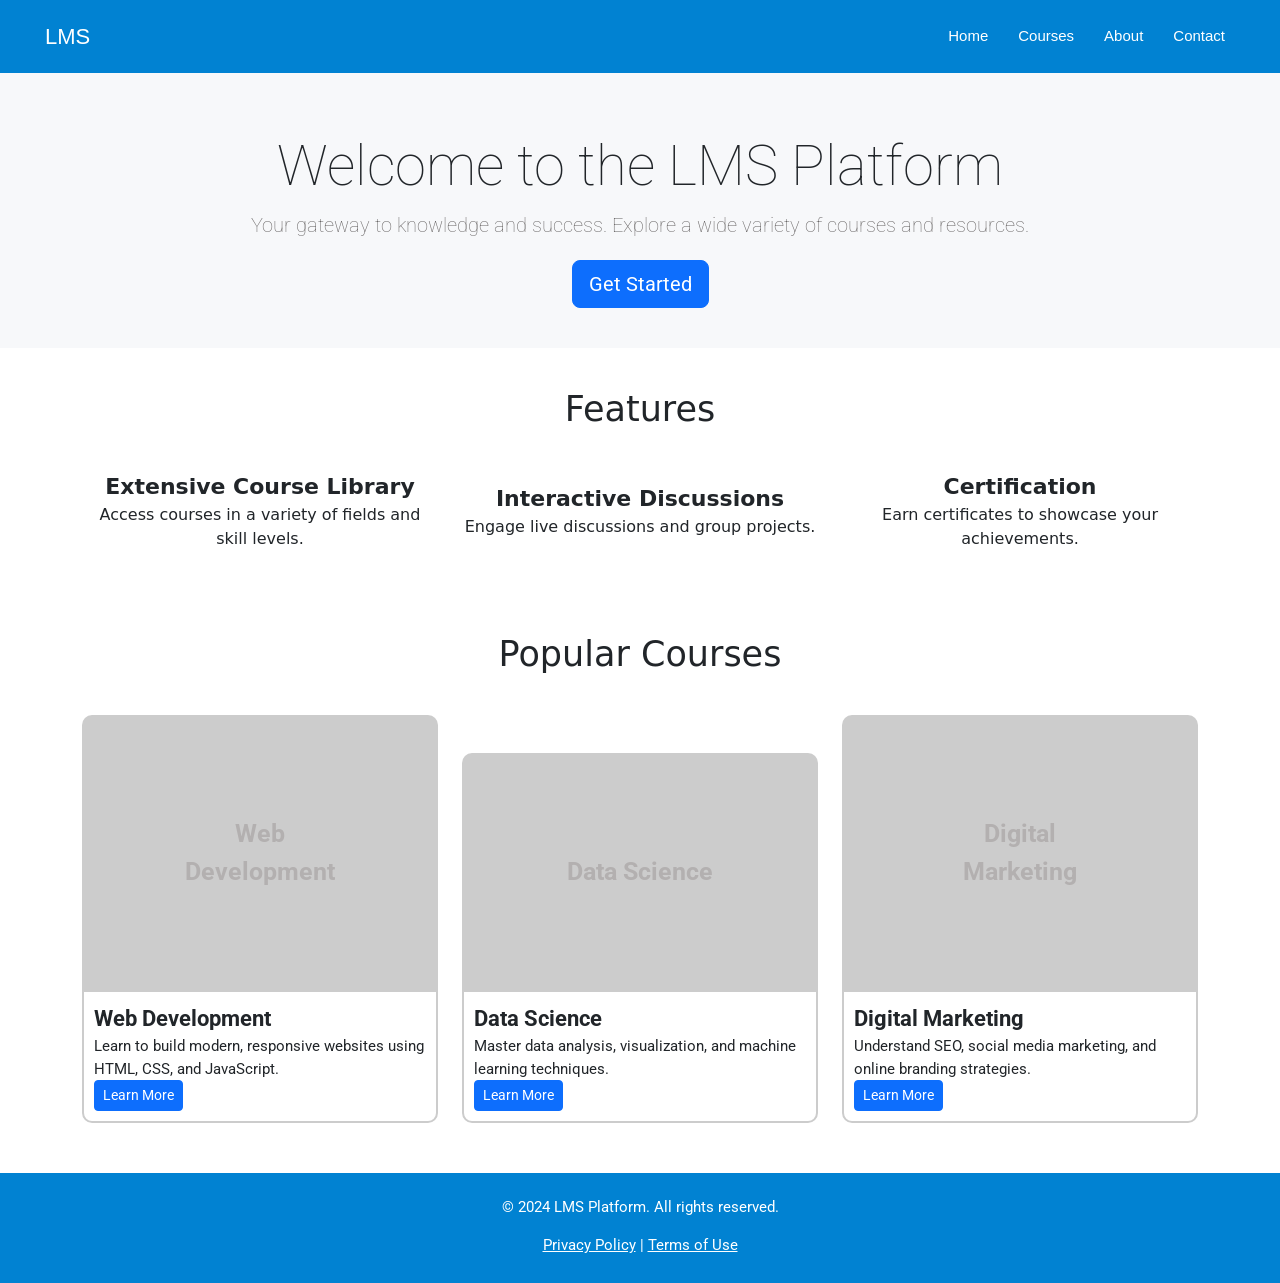
==== Exercise-3/exercise.html @ 5f004b11 "Add files via upload" ====
<!doctype html>
<html lang="en">
  <head>
    <meta charset="utf-8">
    <meta name="viewport" content="width=device-width, initial-scale=1">
    <title>LMS</title>
    <link href="https://fonts.googleapis.com/css2?family=Roboto:wght@300;400&display=swap" rel="stylesheet">
    <link href="https://cdn.jsdelivr.net/npm/bootstrap@5.3.3/dist/css/bootstrap.min.css" rel="stylesheet">
    <link rel="stylesheet" href="styling.css">
  </head>
  <body>
    <!-- As a link -->
<nav class="navbar bg-1 fg-2">
    <div class="container-fluid">
        <a class="navbar-brand" href="#">LMS</a>

        <div class="nav-links">
            <a class="navbar-brand2" href="home">Home</a>
            <a class="navbar-brand2" href="courses">Courses</a>
            <a class="navbar-brand2" href="about">About</a>
            <a class="navbar-brand2" href="contact">Contact</a>
        </div>
    </div>
</nav>

<div class="container-fluid2">
    <h1>Welcome to the LMS Platform</h1> 
    <p>Your gateway to knowledge and success. Explore a wide variety of courses and resources.</p>
    <button type="button" class="btn btn-primary btn-lg">
  Get Started
</button>
</div>
<h2>Features</h2>
<div class="container text-center">
  <div class="row align-items-center">
    <div class="col">
      <b>Extensive Course Library</b><br>Access courses in a variety of fields and skill levels.<br>
    </div>
    <div class="col">
      <b>Interactive Discussions</b><br>Engage live discussions and group projects.
    </div>
    <div class="col">
      <b>Certification</b><br>Earn certificates to showcase your achievements.
    </div>
  </div>
</div>
<h2><br>Popular Courses</h2>
<div class="container text-center" style="margin-bottom: 50px;">
  <div class="row align-items-end">
    <div class="col">
      <div class="container1">
      Web Development
      </div>
      <div class="container2">
      <b>Web Development</b><br>Learn to build modern, responsive websites using HTML, CSS, and JavaScript.<br>
      <button type="button" class="btn btn-primary btn-sm">
  Learn More
</button>
      </div>
    </div>
    <div class="col">
      <div class="container1">
      Data Science
      </div>
      <div class="container2">
      <b>Data Science</b><br>Master data analysis, visualization, and machine learning techniques.<br>
      <button type="button" class="btn btn-primary btn-sm">
  Learn More
</button>
      </div>
    </div>
    <div class="col">
      <div class="container1">
    Digital Marketing
      </div>
      <div class="container2">
      <b>Digital Marketing</b><br>Understand SEO, social media marketing, and online branding strategies.<br>
      <button type="button" class="btn btn-primary btn-sm">
  Learn More
</button>
      </div>
    </div>
  </div>
</div>
  </body>
<footer class="bg-1 fg-2">
    <div >
        <p><br>&copy; 2024 LMS Platform. All rights reserved.</p>
        <p><a href="privacy-policy.html">Privacy Policy</a> | <a href="terms-of-use.html">Terms of Use</a></p>
    </div>
</footer>
</html>
---- Exercise-3/styling.css ----
body{
    margin: 0;
    padding: 0;
}
/* Navigation bar */
.navbar {
    padding: 15px 20px;
    display: block;
    font-family: Arial, sans-serif;
}

/* Background color */
.bg-1 {
    background-color: #0182d2;
}

/* Foreground (text) color */
.fg-2 {
    color: white;
}

/* Navbar brand */
.navbar-brand {
    font-size: 22px;
    text-decoration: none;
    color: white;
}


/* Remove default link underline */
.navbar-brand:hover {
    color: #ff4d4d;
}

/* Container */

.container-fluid {
    display: flex;
    justify-content: space-between;
    align-items: center;
    width: 100%;
    box-sizing: border-box;
    padding: 0 25px;
}

.nav-links {
    display: flex;
    align-items: center;
    gap: 20px;
}

.navbar-brand2 {
    font-size: 15px;
    text-decoration: none;
    color: white;
    padding-right: 10px;
}


/* Remove bottom margin from heading */
.mb-0 {
    margin-bottom: 0;
}

/* Heading size */
.h1 {
    font-size: 22px;
    text-align: center;
}

.container-fluid2 {
  
    justify-content: center;
    align-items: center;
    width: 100%;
    box-sizing: border-box;
    background-color: #f7f8fa;
    font-family: 'Roboto', sans-serif;
    text-align: center;
    min-height: 100px;
    padding: 40px;
}
.container-fluid2 p {
    font-size: 20px;
    font-weight: 10;
    margin: 10px;
    color: #6a6767;
    padding-bottom: 10px;
}
.container-fluid2 h1 {
    font-size: 56px;
    font-weight: 10;
    margin: 0;
    padding-top: 20px;

}
h2{
    font-size: 35px;
    margin: 0;
    padding: 40px;
    text-align: center;
}
.container1{
    justify-content: center;
    align-items: center;
    width: 100%;
    box-sizing: border-box;
    background-color: rgb(204, 204, 204);
    color: rgb(179, 176, 176);
    font-family: 'Roboto', sans-serif;
    font-size: 25px;
    font-weight: bold;
    text-align: center;
    min-height: 100px;
    padding: 100px;
    border-top-left-radius: 10px;
    border-top-right-radius: 10px;
}
.container2{
    justify-content: left;
    text-align: left;
    width: 100%;
    box-sizing: border-box;
    border: 2px solid rgb(204, 204, 204);
    font-family: 'Roboto', sans-serif;
    font-size: 15px;
    padding: 10px;
    border-bottom-left-radius: 10px;
    border-bottom-right-radius: 10px;
}
footer{
    justify-content: center;
    align-items: center;
    width: 100%;
    box-sizing: border-box;
    background-color: #0182d2;
    color: white;
    font-family: 'Roboto', sans-serif;
    font-size: 15px;
    text-align: center;
    padding-bottom: 10px;
}
a{
    color: white;
}
b{
    font-size: 22px;
}
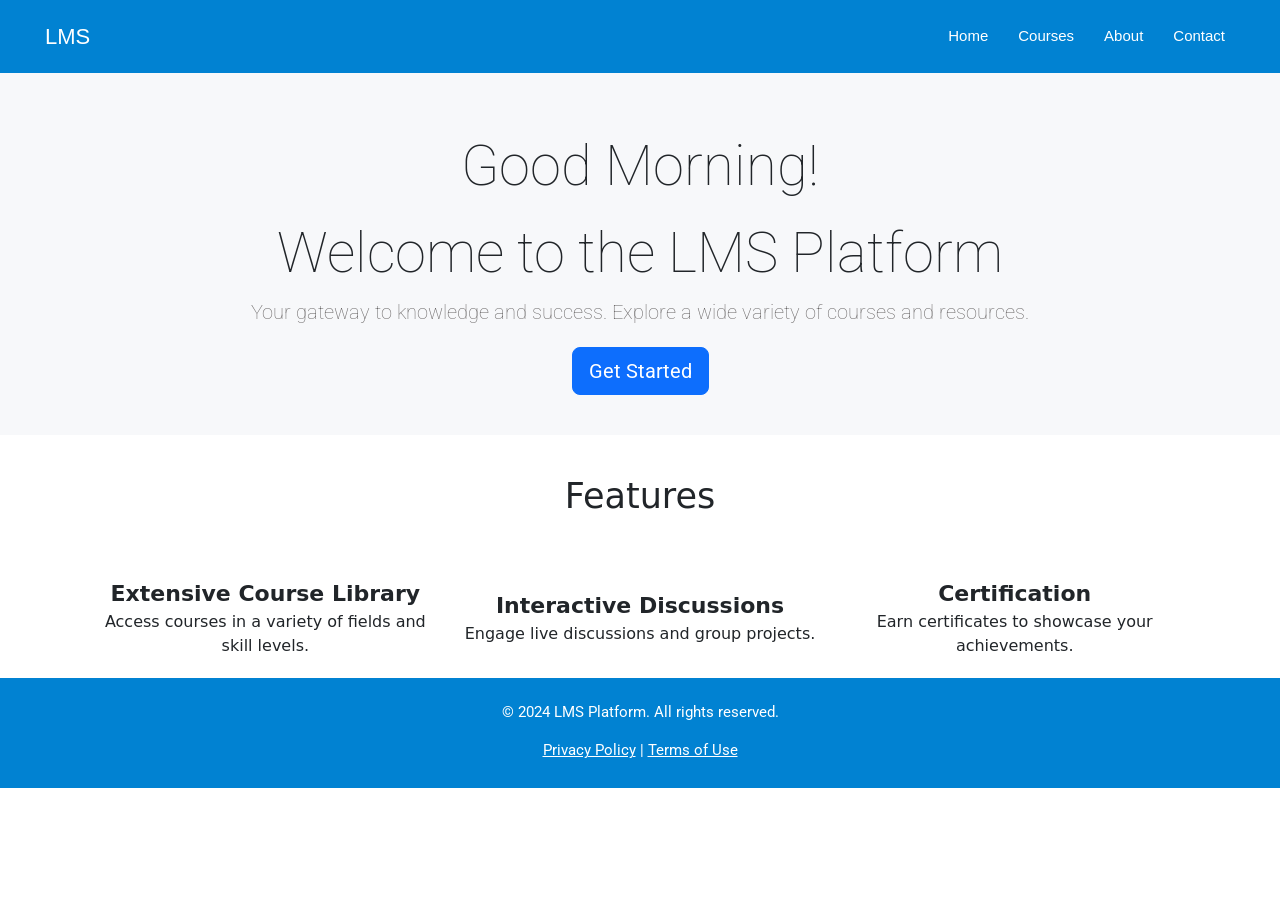
==== commit 97a8c45f: "Add files via upload" ====
--- a/Exercise-3/exercise.html
+++ b/Exercise-3/exercise.html
@@ -7,6 +7,7 @@
     <link href="https://fonts.googleapis.com/css2?family=Roboto:wght@300;400&display=swap" rel="stylesheet">
     <link href="https://cdn.jsdelivr.net/npm/bootstrap@5.3.3/dist/css/bootstrap.min.css" rel="stylesheet">
     <link rel="stylesheet" href="styling.css">
+    
   </head>
   <body>
     <!-- As a link -->
@@ -16,7 +17,7 @@
 
         <div class="nav-links">
             <a class="navbar-brand2" href="home">Home</a>
-            <a class="navbar-brand2" href="courses">Courses</a>
+            <a class="navbar-brand2" href="courses.html">Courses</a>
             <a class="navbar-brand2" href="about">About</a>
             <a class="navbar-brand2" href="contact">Contact</a>
         </div>
@@ -24,6 +25,8 @@
 </nav>
 
 <div class="container-fluid2">
+      <h1 id="greeting"></h1>
+      <script src="myScript.js"></script>
     <h1>Welcome to the LMS Platform</h1> 
     <p>Your gateway to knowledge and success. Explore a wide variety of courses and resources.</p>
     <button type="button" class="btn btn-primary btn-lg">
@@ -31,7 +34,7 @@
 </button>
 </div>
 <h2>Features</h2>
-<div class="container text-center">
+<div class="container text-center" style="padding: 20px;">
   <div class="row align-items-center">
     <div class="col">
       <b>Extensive Course Library</b><br>Access courses in a variety of fields and skill levels.<br>
@@ -44,44 +47,7 @@
     </div>
   </div>
 </div>
-<h2><br>Popular Courses</h2>
-<div class="container text-center" style="margin-bottom: 50px;">
-  <div class="row align-items-end">
-    <div class="col">
-      <div class="container1">
-      Web Development
-      </div>
-      <div class="container2">
-      <b>Web Development</b><br>Learn to build modern, responsive websites using HTML, CSS, and JavaScript.<br>
-      <button type="button" class="btn btn-primary btn-sm">
-  Learn More
-</button>
-      </div>
-    </div>
-    <div class="col">
-      <div class="container1">
-      Data Science
-      </div>
-      <div class="container2">
-      <b>Data Science</b><br>Master data analysis, visualization, and machine learning techniques.<br>
-      <button type="button" class="btn btn-primary btn-sm">
-  Learn More
-</button>
-      </div>
-    </div>
-    <div class="col">
-      <div class="container1">
-    Digital Marketing
-      </div>
-      <div class="container2">
-      <b>Digital Marketing</b><br>Understand SEO, social media marketing, and online branding strategies.<br>
-      <button type="button" class="btn btn-primary btn-sm">
-  Learn More
-</button>
-      </div>
-    </div>
-  </div>
-</div>
+
   </body>
 <footer class="bg-1 fg-2">
     <div >
--- a/Exercise-3/styling.css
+++ b/Exercise-3/styling.css
@@ -130,6 +130,8 @@
     border-bottom-right-radius: 10px;
 }
 footer{
+    margin: 0;
+    padding: 0;
     justify-content: center;
     align-items: center;
     width: 100%;
@@ -140,6 +142,7 @@
     font-size: 15px;
     text-align: center;
     padding-bottom: 10px;
+   
 }
 a{
     color: white;
